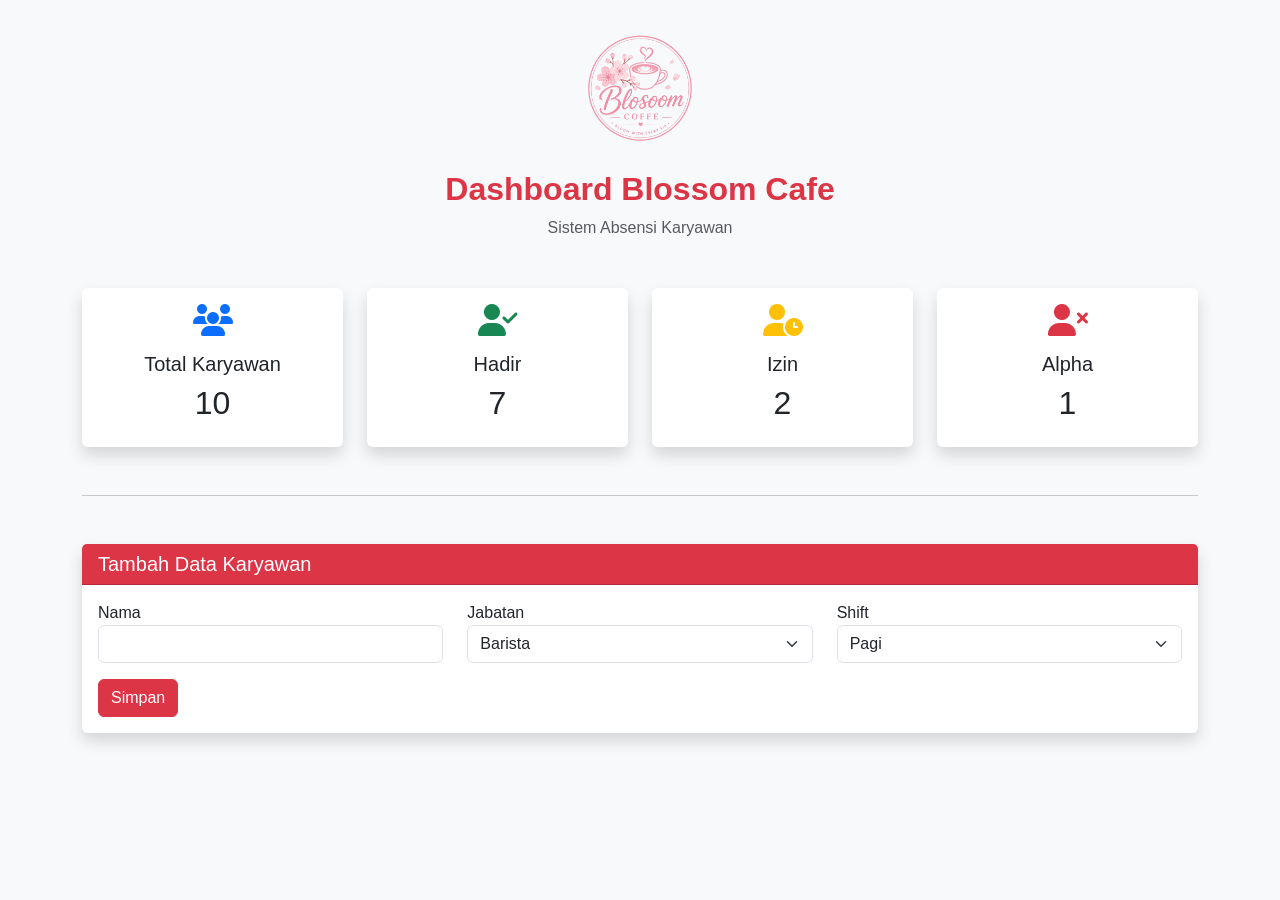
==== pages/dashboard.html @ 6d82535d "Update dashboard.html" ====
<!DOCTYPE html>
<html lang="id">

<head>
    <meta charset="UTF-8">
    <meta name="viewport" content="width=device-width, initial-scale=1.0">
    <title>Dashboard Blossom Cafe</title>

    <!-- Bootstrap -->
    <link href="https://cdn.jsdelivr.net/npm/bootstrap@5.3.7/dist/css/bootstrap.min.css" rel="stylesheet">

    <!-- Font Awesome -->
    <link rel="stylesheet" href="https://cdnjs.cloudflare.com/ajax/libs/font-awesome/6.7.2/css/all.min.css">

    <!-- CSS -->
    <link rel="stylesheet" href="../assets/css/style.css">
</head>

<body class="bg-light">

<div class="container py-4">

    <!-- Logo -->
    <div class="text-center mb-3">
        <img src="../assets/img/Logo.png"
             alt="Logo Blossom Cafe"
             width="130">
    </div>

    <!-- Judul -->
    <h2 class="text-center fw-bold text-danger">
        Dashboard Blossom Cafe
    </h2>

    <p class="text-center text-muted mb-5">
        Sistem Absensi Karyawan
    </p>

    <!-- CARD STATISTIK -->
    <div class="row g-4">

        <div class="col-md-3">
            <div class="card shadow border-0">
                <div class="card-body text-center">

                    <i class="fa-solid fa-users fa-2x text-primary mb-3"></i>

                    <h5>Total Karyawan</h5>

                    <h2 id="totalKaryawan">
                        10
                    </h2>

                </div>
            </div>
        </div>

        <div class="col-md-3">
            <div class="card shadow border-0">
                <div class="card-body text-center">

                    <i class="fa-solid fa-user-check fa-2x text-success mb-3"></i>

                    <h5>Hadir</h5>

                    <h2 id="hadir">
                        7
                    </h2>

                </div>
            </div>
        </div>

        <div class="col-md-3">
            <div class="card shadow border-0">
                <div class="card-body text-center">

                    <i class="fa-solid fa-user-clock fa-2x text-warning mb-3"></i>

                    <h5>Izin</h5>

                    <h2 id="izin">
                        2
                    </h2>

                </div>
            </div>
        </div>

        <div class="col-md-3">
            <div class="card shadow border-0">
                <div class="card-body text-center">

                    <i class="fa-solid fa-user-xmark fa-2x text-danger mb-3"></i>

                    <h5>Alpha</h5>

                    <h2 id="alpha">
                        1
                    </h2>

                </div>
            </div>
        </div>

    </div>

    <!-- GARIS -->
    <hr class="my-5">

    <!-- FORM KARYAWAN -->
    <div class="card shadow border-0 mb-5">

        <div class="card-header bg-danger text-white">

            <h5 class="mb-0">
                Tambah Data Karyawan
            </h5>

        </div>

        <div class="card-body">

            <div class="row">

                <div class="col-md-4 mb-3">
                    <label>Nama</label>
                    <input type="text" class="form-control">
                </div>

                <div class="col-md-4 mb-3">
                    <label>Jabatan</label>
                    <select class="form-select">
                        <option>Barista</option>
                        <option>Kasir</option>
                        <option>Kitchen</option>
                        <option>Supervisor</option>
                    </select>
                </div>

                <div class="col-md-4 mb-3">
                    <label>Shift</label>
                    <select class="form-select">
                        <option>Pagi</option>
                        <option>Siang</option>
                        <option>Malam</option>
                    </select>
                </div>

            </div>

            <button class="btn btn-danger">
                Simpan
            </button>

        </div>

    </div>

</div>

<script src="https://cdn.jsdelivr.net/npm/bootstrap@5.3.7/dist/js/bootstrap.bundle.min.js"></script>

</body>
</html>
---- assets/css/style.css ----
/* =====================================
   STYLE UTAMA
   Sistem Absensi Karyawan Blossom Cafe
===================================== */

* {
    margin: 0;
    padding: 0;
    box-sizing: border-box;
}

body {
    font-family: 'Poppins', sans-serif;
    background-color: #FFF5F7;
    color: #333;
}
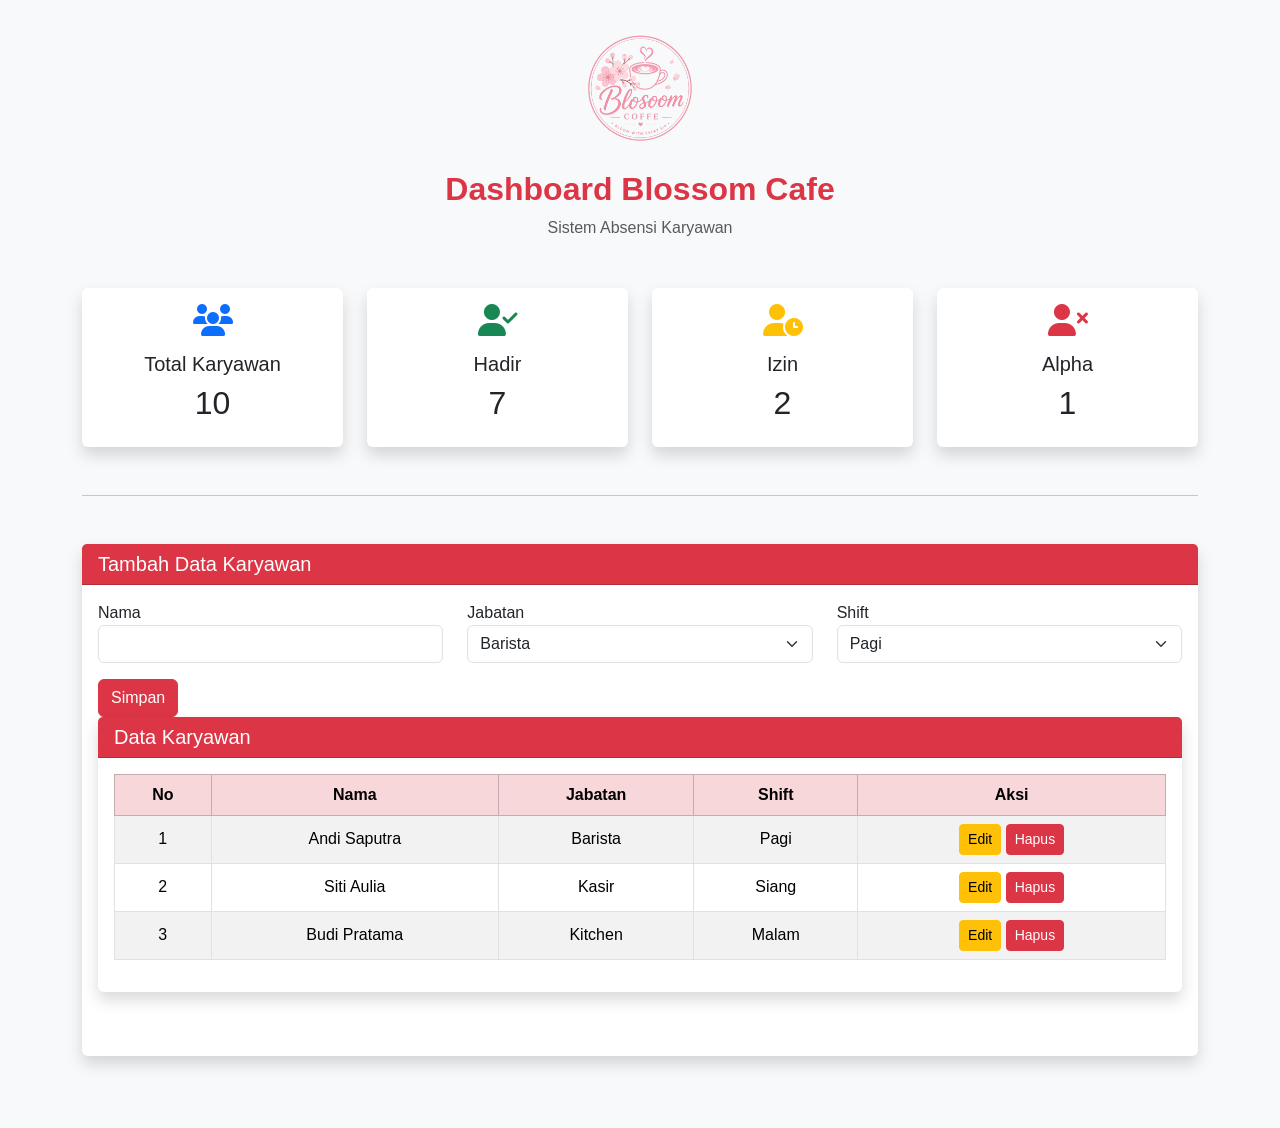
==== commit 67da8f89: "Add employee data table to dashboard" ====
--- a/pages/dashboard.html
+++ b/pages/dashboard.html
@@ -152,7 +152,95 @@
             <button class="btn btn-danger">
                 Simpan
             </button>
-
+<!-- DATA KARYAWAN -->
+<div class="card shadow border-0 mb-5">
+
+    <div class="card-header bg-danger text-white">
+        <h5 class="mb-0">
+            Data Karyawan
+        </h5>
+    </div>
+
+    <div class="card-body">
+
+        <div class="table-responsive">
+
+            <table class="table table-bordered table-striped text-center align-middle">
+
+                <thead class="table-danger">
+
+                    <tr>
+                        <th>No</th>
+                        <th>Nama</th>
+                        <th>Jabatan</th>
+                        <th>Shift</th>
+                        <th>Aksi</th>
+                    </tr>
+
+                </thead>
+
+                <tbody>
+
+                    <tr>
+                        <td>1</td>
+                        <td>Andi Saputra</td>
+                        <td>Barista</td>
+                        <td>Pagi</td>
+
+                        <td>
+                            <button class="btn btn-warning btn-sm">
+                                Edit
+                            </button>
+
+                            <button class="btn btn-danger btn-sm">
+                                Hapus
+                            </button>
+                        </td>
+                    </tr>
+
+                    <tr>
+                        <td>2</td>
+                        <td>Siti Aulia</td>
+                        <td>Kasir</td>
+                        <td>Siang</td>
+
+                        <td>
+                            <button class="btn btn-warning btn-sm">
+                                Edit
+                            </button>
+
+                            <button class="btn btn-danger btn-sm">
+                                Hapus
+                            </button>
+                        </td>
+                    </tr>
+
+                    <tr>
+                        <td>3</td>
+                        <td>Budi Pratama</td>
+                        <td>Kitchen</td>
+                        <td>Malam</td>
+
+                        <td>
+                            <button class="btn btn-warning btn-sm">
+                                Edit
+                            </button>
+
+                            <button class="btn btn-danger btn-sm">
+                                Hapus
+                            </button>
+                        </td>
+                    </tr>
+
+                </tbody>
+
+            </table>
+
+        </div>
+
+    </div>
+
+</div>
         </div>
 
     </div>
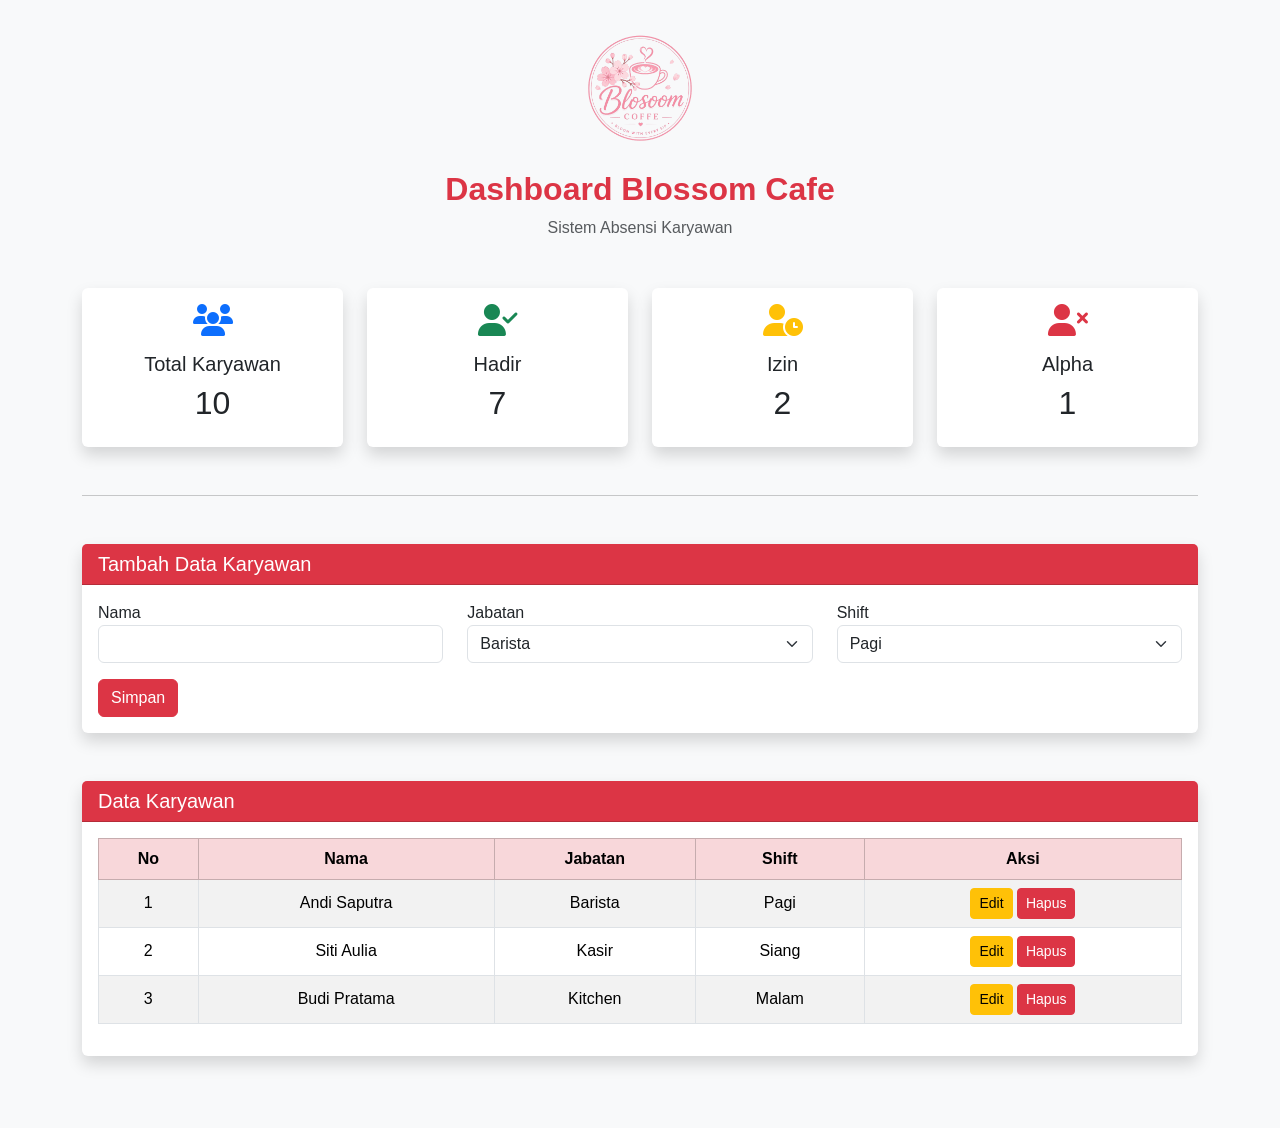
==== commit 6578e6e1: "Update dashboard.html" ====
--- a/pages/dashboard.html
+++ b/pages/dashboard.html
@@ -152,6 +152,9 @@
             <button class="btn btn-danger">
                 Simpan
             </button>
+        </div>
+
+    </div>
 <!-- DATA KARYAWAN -->
 <div class="card shadow border-0 mb-5">
 
@@ -241,10 +244,6 @@
     </div>
 
 </div>
-        </div>
-
-    </div>
-
 </div>
 
 <script src="https://cdn.jsdelivr.net/npm/bootstrap@5.3.7/dist/js/bootstrap.bundle.min.js"></script>
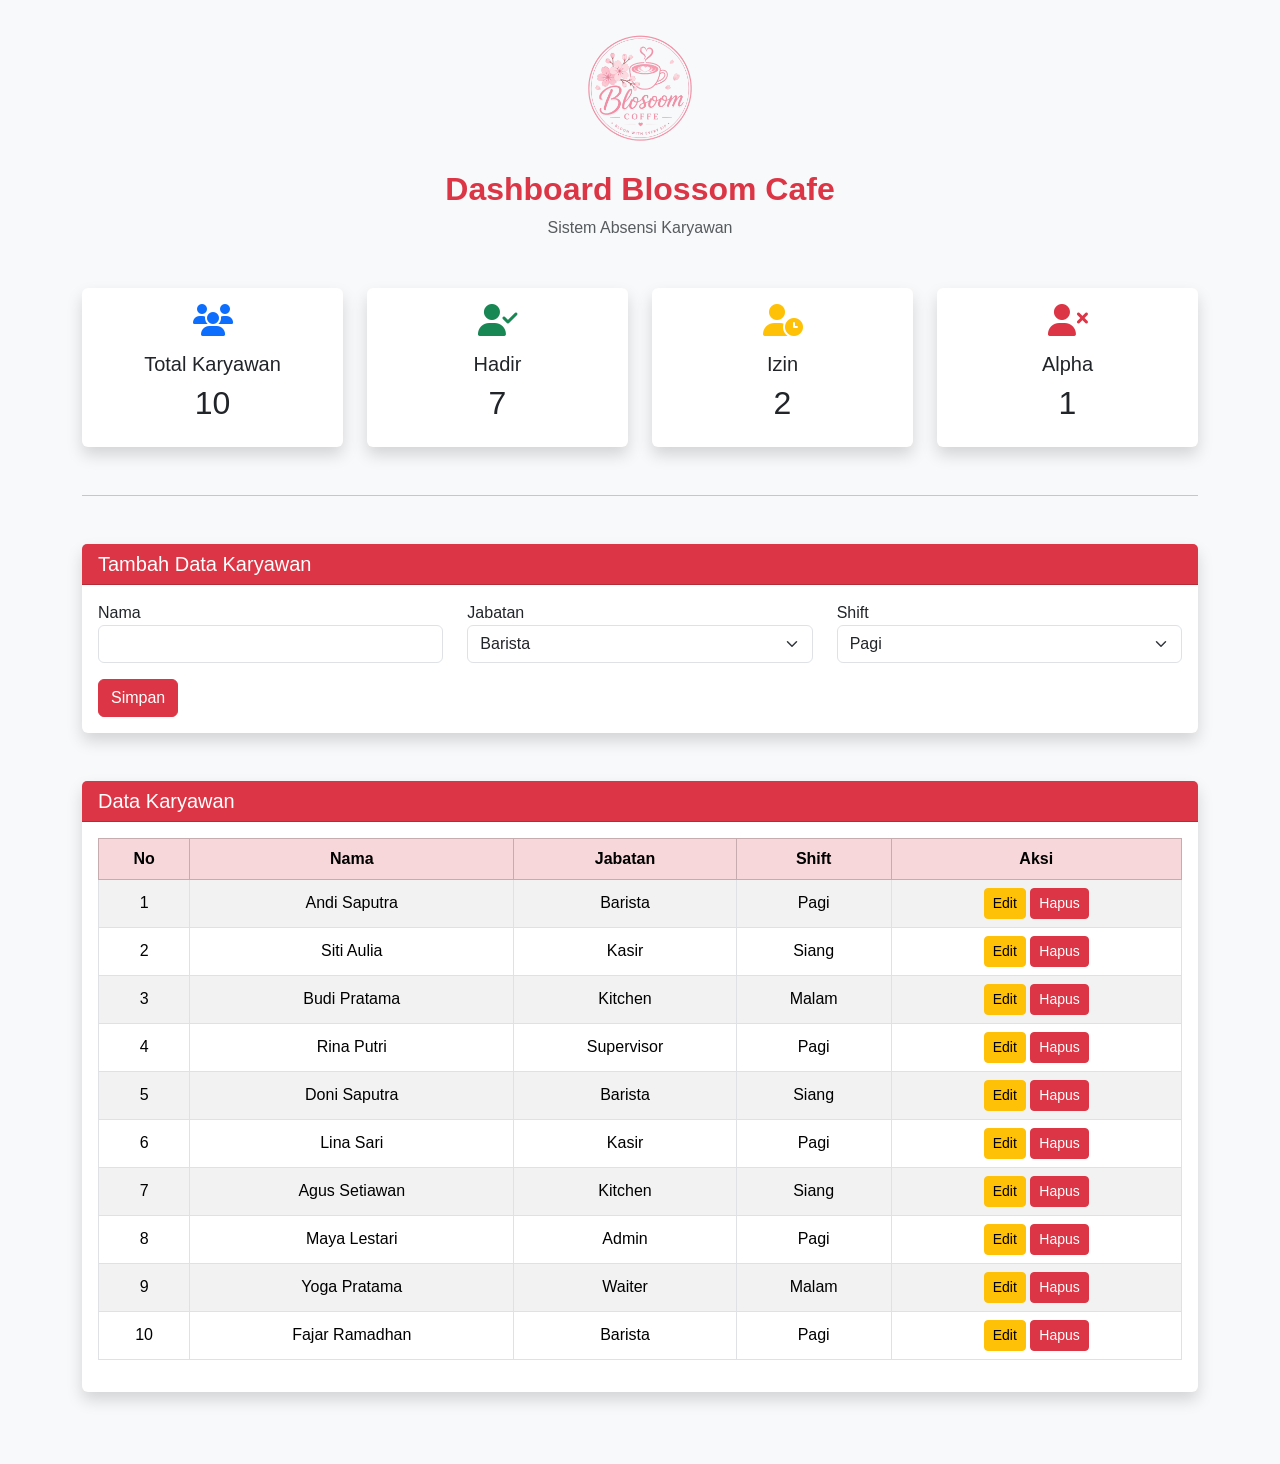
==== commit 531f2776: "Update dashboard.html" ====
--- a/pages/dashboard.html
+++ b/pages/dashboard.html
@@ -182,60 +182,119 @@
 
                 </thead>
 
-                <tbody>
-
-                    <tr>
-                        <td>1</td>
-                        <td>Andi Saputra</td>
-                        <td>Barista</td>
-                        <td>Pagi</td>
-
-                        <td>
-                            <button class="btn btn-warning btn-sm">
-                                Edit
-                            </button>
-
-                            <button class="btn btn-danger btn-sm">
-                                Hapus
-                            </button>
-                        </td>
-                    </tr>
-
-                    <tr>
-                        <td>2</td>
-                        <td>Siti Aulia</td>
-                        <td>Kasir</td>
-                        <td>Siang</td>
-
-                        <td>
-                            <button class="btn btn-warning btn-sm">
-                                Edit
-                            </button>
-
-                            <button class="btn btn-danger btn-sm">
-                                Hapus
-                            </button>
-                        </td>
-                    </tr>
-
-                    <tr>
-                        <td>3</td>
-                        <td>Budi Pratama</td>
-                        <td>Kitchen</td>
-                        <td>Malam</td>
-
-                        <td>
-                            <button class="btn btn-warning btn-sm">
-                                Edit
-                            </button>
-
-                            <button class="btn btn-danger btn-sm">
-                                Hapus
-                            </button>
-                        </td>
-                    </tr>
-
-                </tbody>
+              <tbody>
+
+<tr>
+    <td>1</td>
+    <td>Andi Saputra</td>
+    <td>Barista</td>
+    <td>Pagi</td>
+    <td>
+        <button class="btn btn-warning btn-sm">Edit</button>
+        <button class="btn btn-danger btn-sm">Hapus</button>
+    </td>
+</tr>
+
+<tr>
+    <td>2</td>
+    <td>Siti Aulia</td>
+    <td>Kasir</td>
+    <td>Siang</td>
+    <td>
+        <button class="btn btn-warning btn-sm">Edit</button>
+        <button class="btn btn-danger btn-sm">Hapus</button>
+    </td>
+</tr>
+
+<tr>
+    <td>3</td>
+    <td>Budi Pratama</td>
+    <td>Kitchen</td>
+    <td>Malam</td>
+    <td>
+        <button class="btn btn-warning btn-sm">Edit</button>
+        <button class="btn btn-danger btn-sm">Hapus</button>
+    </td>
+</tr>
+
+<tr>
+    <td>4</td>
+    <td>Rina Putri</td>
+    <td>Supervisor</td>
+    <td>Pagi</td>
+    <td>
+        <button class="btn btn-warning btn-sm">Edit</button>
+        <button class="btn btn-danger btn-sm">Hapus</button>
+    </td>
+</tr>
+
+<tr>
+    <td>5</td>
+    <td>Doni Saputra</td>
+    <td>Barista</td>
+    <td>Siang</td>
+    <td>
+        <button class="btn btn-warning btn-sm">Edit</button>
+        <button class="btn btn-danger btn-sm">Hapus</button>
+    </td>
+</tr>
+
+<tr>
+    <td>6</td>
+    <td>Lina Sari</td>
+    <td>Kasir</td>
+    <td>Pagi</td>
+    <td>
+        <button class="btn btn-warning btn-sm">Edit</button>
+        <button class="btn btn-danger btn-sm">Hapus</button>
+    </td>
+</tr>
+
+<tr>
+    <td>7</td>
+    <td>Agus Setiawan</td>
+    <td>Kitchen</td>
+    <td>Siang</td>
+    <td>
+        <button class="btn btn-warning btn-sm">Edit</button>
+        <button class="btn btn-danger btn-sm">Hapus</button>
+    </td>
+</tr>
+
+<tr>
+    <td>8</td>
+    <td>Maya Lestari</td>
+    <td>Admin</td>
+    <td>Pagi</td>
+    <td>
+        <button class="btn btn-warning btn-sm">Edit</button>
+        <button class="btn btn-danger btn-sm">Hapus</button>
+    </td>
+</tr>
+
+<tr>
+    <td>9</td>
+    <td>Yoga Pratama</td>
+    <td>Waiter</td>
+    <td>Malam</td>
+    <td>
+        <button class="btn btn-warning btn-sm">Edit</button>
+        <button class="btn btn-danger btn-sm">Hapus</button>
+    </td>
+</tr>
+
+<tr>
+    <td>10</td>
+    <td>Fajar Ramadhan</td>
+    <td>Barista</td>
+    <td>Pagi</td>
+    <td>
+        <button class="btn btn-warning btn-sm">Edit</button>
+        <button class="btn btn-danger btn-sm">Hapus</button>
+    </td>
+</tr>
+
+</tbody>
 
             </table>
 
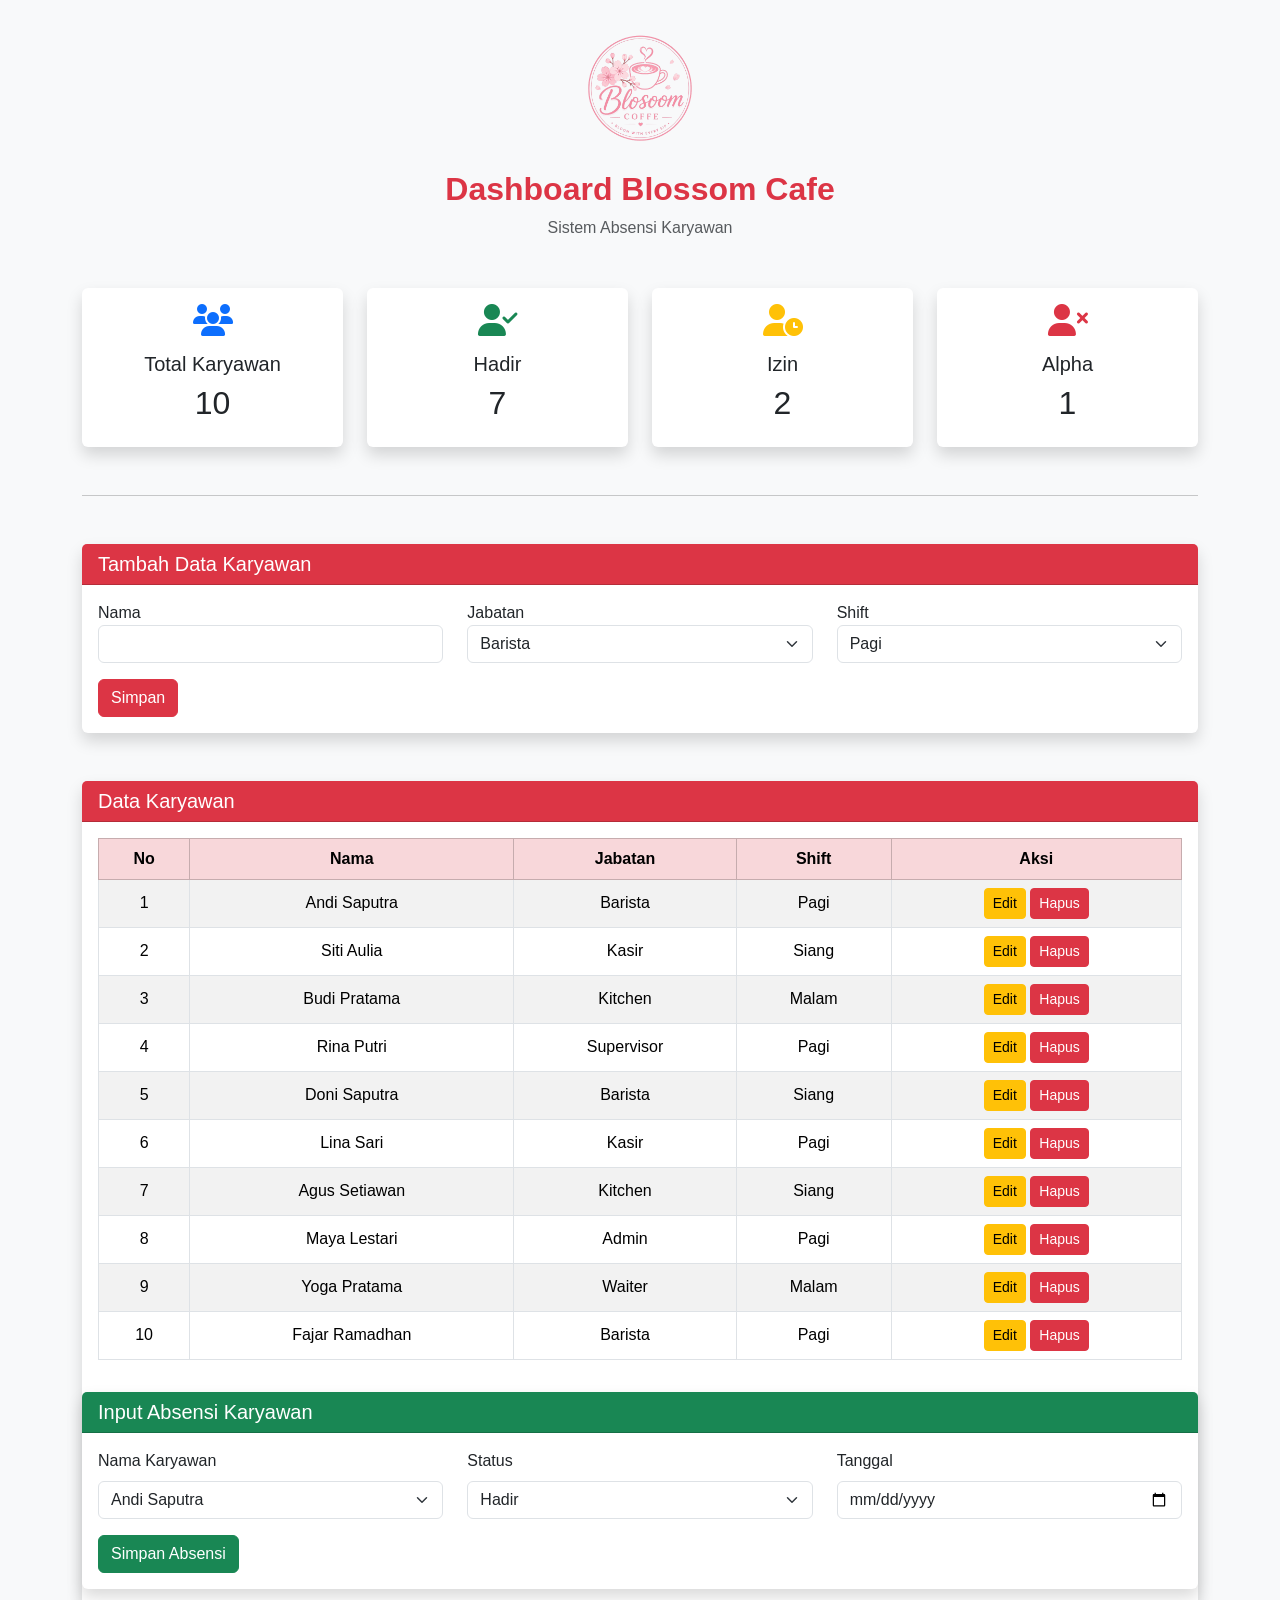
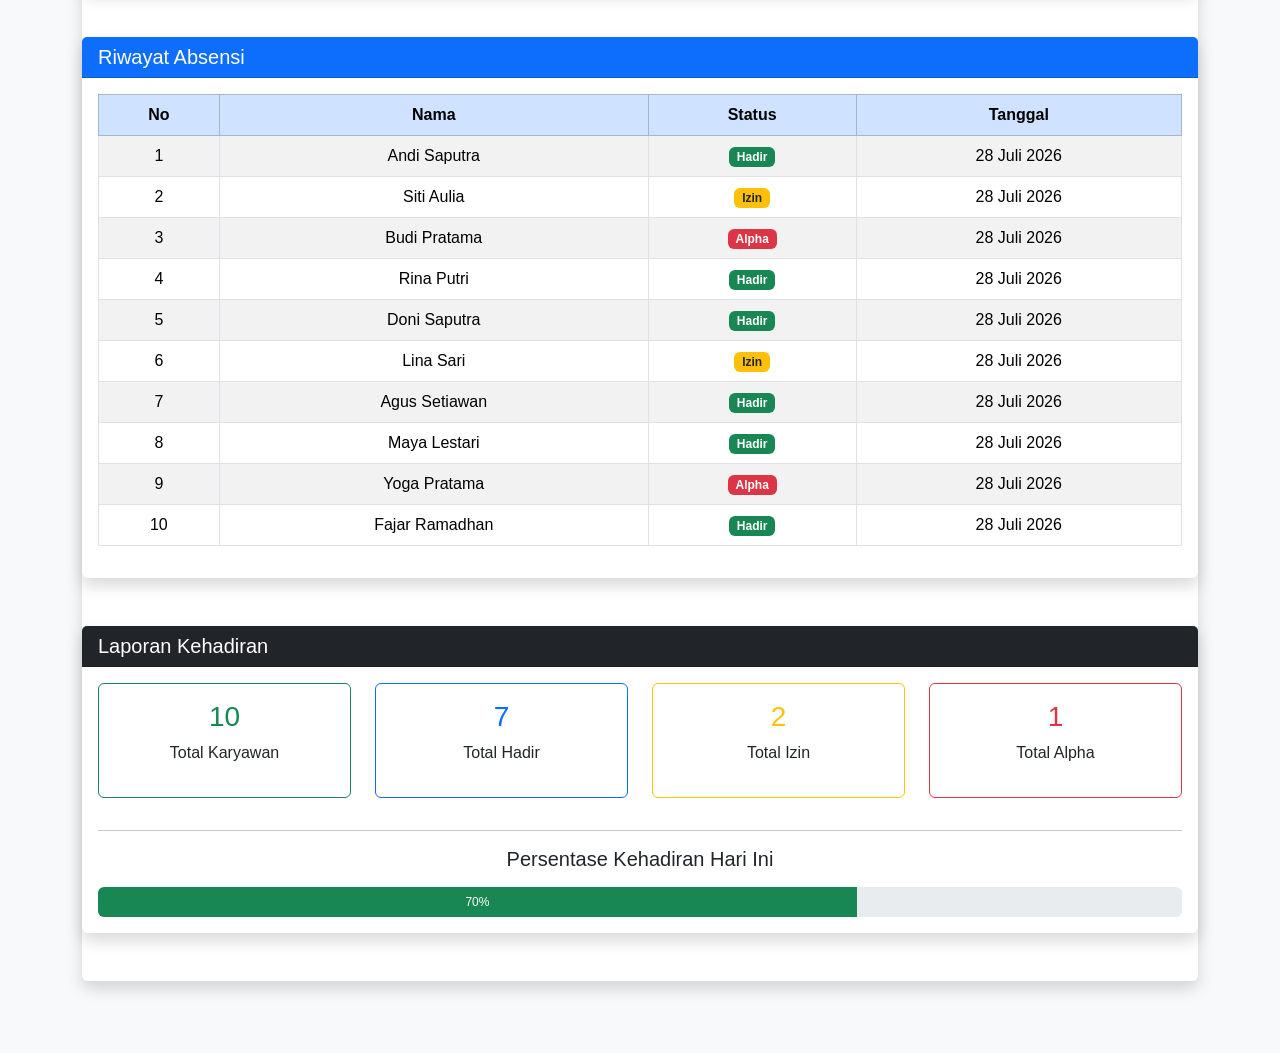
==== commit 0f3d78f3: "Update dashboard.html" ====
--- a/pages/dashboard.html
+++ b/pages/dashboard.html
@@ -301,9 +301,253 @@
         </div>
 
     </div>
+<!-- FORM ABSENSI -->
+<div class="card shadow border-0 mb-5">
+
+    <div class="card-header bg-success text-white">
+        <h5 class="mb-0">
+            Input Absensi Karyawan
+        </h5>
+    </div>
+
+    <div class="card-body">
+
+        <div class="row">
+
+            <div class="col-md-4 mb-3">
+                <label class="form-label">Nama Karyawan</label>
+
+                <select class="form-select">
+
+                    <option>Andi Saputra</option>
+                    <option>Siti Aulia</option>
+                    <option>Budi Pratama</option>
+                    <option>Rina Putri</option>
+                    <option>Doni Saputra</option>
+                    <option>Lina Sari</option>
+                    <option>Agus Setiawan</option>
+                    <option>Maya Lestari</option>
+                    <option>Yoga Pratama</option>
+                    <option>Fajar Ramadhan</option>
+
+                </select>
+
+            </div>
+
+            <div class="col-md-4 mb-3">
+
+                <label class="form-label">
+                    Status
+                </label>
+
+                <select class="form-select">
+
+                    <option>Hadir</option>
+                    <option>Izin</option>
+                    <option>Alpha</option>
+
+                </select>
+
+            </div>
+
+            <div class="col-md-4 mb-3">
+
+                <label class="form-label">
+                    Tanggal
+                </label>
+
+                <input type="date" class="form-control">
+
+            </div>
+
+        </div>
+
+        <button class="btn btn-success">
+            Simpan Absensi
+        </button>
+
+    </div>
+
+</div>
+<!-- RIWAYAT ABSENSI -->
+<div class="card shadow border-0 mb-5">
+
+    <div class="card-header bg-primary text-white">
+        <h5 class="mb-0">
+            Riwayat Absensi
+        </h5>
+    </div>
+
+    <div class="card-body">
+
+        <div class="table-responsive">
+
+            <table class="table table-bordered table-striped text-center align-middle">
+
+                <thead class="table-primary">
+
+                    <tr>
+                        <th>No</th>
+                        <th>Nama</th>
+                        <th>Status</th>
+                        <th>Tanggal</th>
+                    </tr>
+
+                </thead>
+
+                <tbody>
+
+                    <tr>
+                        <td>1</td>
+                        <td>Andi Saputra</td>
+                        <td><span class="badge bg-success">Hadir</span></td>
+                        <td>28 Juli 2026</td>
+                    </tr>
+
+                    <tr>
+                        <td>2</td>
+                        <td>Siti Aulia</td>
+                        <td><span class="badge bg-warning text-dark">Izin</span></td>
+                        <td>28 Juli 2026</td>
+                    </tr>
+
+                    <tr>
+                        <td>3</td>
+                        <td>Budi Pratama</td>
+                        <td><span class="badge bg-danger">Alpha</span></td>
+                        <td>28 Juli 2026</td>
+                    </tr>
+
+                    <tr>
+                        <td>4</td>
+                        <td>Rina Putri</td>
+                        <td><span class="badge bg-success">Hadir</span></td>
+                        <td>28 Juli 2026</td>
+                    </tr>
+
+                    <tr>
+                        <td>5</td>
+                        <td>Doni Saputra</td>
+                        <td><span class="badge bg-success">Hadir</span></td>
+                        <td>28 Juli 2026</td>
+                    </tr>
+
+                    <tr>
+                        <td>6</td>
+                        <td>Lina Sari</td>
+                        <td><span class="badge bg-warning text-dark">Izin</span></td>
+                        <td>28 Juli 2026</td>
+                    </tr>
+
+                    <tr>
+                        <td>7</td>
+                        <td>Agus Setiawan</td>
+                        <td><span class="badge bg-success">Hadir</span></td>
+                        <td>28 Juli 2026</td>
+                    </tr>
+
+                    <tr>
+                        <td>8</td>
+                        <td>Maya Lestari</td>
+                        <td><span class="badge bg-success">Hadir</span></td>
+                        <td>28 Juli 2026</td>
+                    </tr>
+
+                    <tr>
+                        <td>9</td>
+                        <td>Yoga Pratama</td>
+                        <td><span class="badge bg-danger">Alpha</span></td>
+                        <td>28 Juli 2026</td>
+                    </tr>
+
+                    <tr>
+                        <td>10</td>
+                        <td>Fajar Ramadhan</td>
+                        <td><span class="badge bg-success">Hadir</span></td>
+                        <td>28 Juli 2026</td>
+                    </tr>
+
+                </tbody>
+
+            </table>
+
+        </div>
+
+    </div>
+
+</div>
+<!-- LAPORAN KEHADIRAN -->
+<div class="card shadow border-0 mb-5">
+
+    <div class="card-header bg-dark text-white">
+        <h5 class="mb-0">
+            Laporan Kehadiran
+        </h5>
+    </div>
+
+    <div class="card-body">
+
+        <div class="row text-center">
+
+            <div class="col-md-3 mb-3">
+                <div class="card border-success">
+                    <div class="card-body">
+                        <h3 class="text-success">10</h3>
+                        <p>Total Karyawan</p>
+                    </div>
+                </div>
+            </div>
+
+            <div class="col-md-3 mb-3">
+                <div class="card border-primary">
+                    <div class="card-body">
+                        <h3 class="text-primary">7</h3>
+                        <p>Total Hadir</p>
+                    </div>
+                </div>
+            </div>
+
+            <div class="col-md-3 mb-3">
+                <div class="card border-warning">
+                    <div class="card-body">
+                        <h3 class="text-warning">2</h3>
+                        <p>Total Izin</p>
+                    </div>
+                </div>
+            </div>
+
+            <div class="col-md-3 mb-3">
+                <div class="card border-danger">
+                    <div class="card-body">
+                        <h3 class="text-danger">1</h3>
+                        <p>Total Alpha</p>
+                    </div>
+                </div>
+            </div>
+
+        </div>
+
+        <hr>
+
+        <h5 class="text-center">
+            Persentase Kehadiran Hari Ini
+        </h5>
+
+        <div class="progress mt-3" style="height:30px;">
+
+            <div class="progress-bar bg-success"
+                 role="progressbar"
+                 style="width:70%;">
+                70%
+            </div>
+
+        </div>
+
+    </div>
 
 </div>
 </div>
+</div>
 
 <script src="https://cdn.jsdelivr.net/npm/bootstrap@5.3.7/dist/js/bootstrap.bundle.min.js"></script>
 
